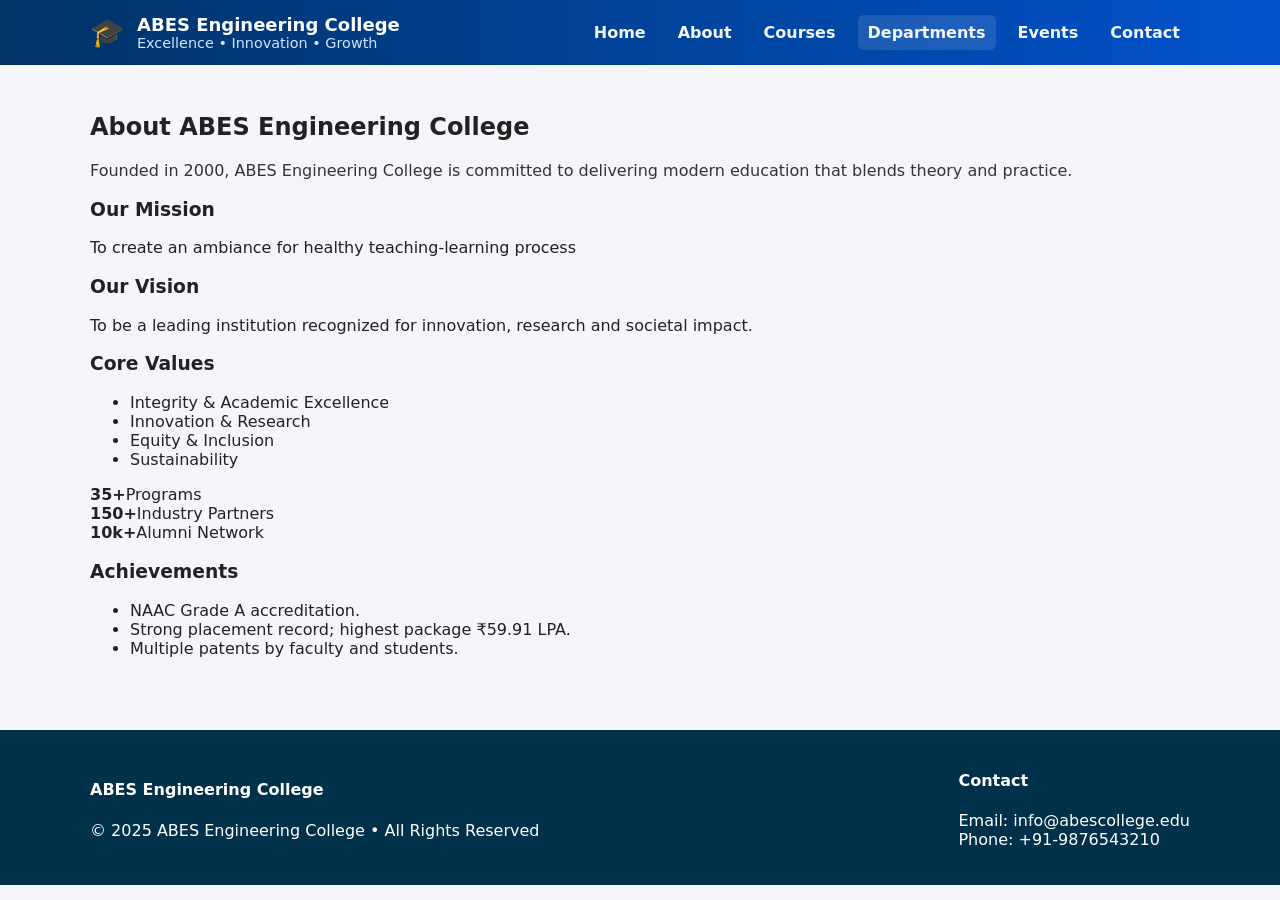
==== about.html @ 1a809150 "upload full project" ====
<!DOCTYPE html>
<html lang="en">
<head>
  <meta charset="utf-8" />
  <meta name="viewport" content="width=device-width,initial-scale=1" />
  <title>About — ABES Engineering College</title>
  <link rel="stylesheet" href="style.css" />
  <script src="script.js" defer></script>
</head>
<body>
  <header class="site-header">
  <div class="container header-inner">
    <div class="brand">
      <div class="logo">🎓</div>
      <div>
        <h1 class="brand-title">ABES Engineering College</h1>
        <p class="tagline">Excellence • Innovation • Growth</p>
      </div>
    </div>
    <button class="menu-toggle" aria-label="Toggle menu">☰</button>
    <nav class="nav">
      <a href="index.html" class="nav-link">Home</a>
      <a href="about.html" class="nav-link">About</a>
      <a href="courses.html" class="nav-link">Courses</a>
      <a href="departments.html" class="nav-link active">Departments</a>
      <a href="events.html" class="nav-link">Events</a>
      <a href="contact.html" class="nav-link">Contact</a>
    </nav>
  </div>
</header>


  <main class="container section content">
    <h2>About ABES Engineering College</h2>
    <p class="lead">Founded in 2000, ABES Engineering College is committed to delivering modern education that blends theory and practice.</p>

    <div class="about-grid">
      <div class="about-card">
        <h3>Our Mission</h3>
        <p>To create an ambiance for healthy teaching-learning process</p>
      </div>

      <div class="about-card">
        <h3>Our Vision</h3>
        <p>To be a leading institution recognized for innovation, research and societal impact.</p>
      </div>

      <div class="about-card">
        <h3>Core Values</h3>
        <ul>
          <li>Integrity & Academic Excellence</li>
          <li>Innovation & Research</li>
          <li>Equity & Inclusion</li>
          <li>Sustainability</li>
        </ul>
      </div>
    </div>

    <section class="stats">
      <div class="stat"><strong>35+</strong><span>Programs</span></div>
      <div class="stat"><strong>150+</strong><span>Industry Partners</span></div>
      <div class="stat"><strong>10k+</strong><span>Alumni Network</span></div>
    </section>

    <h3>Achievements</h3>
    <ul>
      <li>NAAC Grade A accreditation.</li>
      <li>Strong placement record; highest package ₹59.91 LPA.</li>
      <li>Multiple patents by faculty and students.</li>
    </ul>
  </main>

  <footer class="site-footer">
    <div class="container footer-grid">
      <div>
        <h4>ABES Engineering College</h4>
        <p>© 2025 ABES Engineering College • All Rights Reserved</p>
      </div>
      <div>
        <h4>Contact</h4>
        <p>Email: info@abescollege.edu<br/>Phone: +91-9876543210</p>
      </div>
    </div>
  </footer>

  <!-- admission modal present on all pages -->
  <!-- (same markup as index.html) -->
  <div id="admissionModal" class="modal" aria-hidden="true">
    <div class="modal-panel" role="dialog" aria-modal="true" aria-labelledby="admissionTitle">
      <button class="modal-close" id="closeModal" aria-label="Close modal">✕</button>
      <div class="modal-split">
        <div class="modal-left">
          <h2 id="admissionTitle">Admission Form — 2025</h2>
          <p class="muted">Fill the form below to begin your application. Our admissions team will reach out within 2 business days.</p>
          <ul class="modal-bullets">
            <li><strong>Documents:</strong> 10th/12th marksheet, photo ID, passport photo</li>
            <li><strong>Fee:</strong> Application fee ₹500 (online)</li>
            <li><strong>Scholarships:</strong> Merit and need-based available</li>
          </ul>
        </div>
        <div class="modal-right">
          <form id="admissionForm" class="form">
            <div class="form-row"><label for="fullname">Full Name</label><input id="fullname" name="fullname" type="text" required /></div>
            <div class="form-row"><label for="email">Email</label><input id="email" name="email" type="email" required /></div>
            <div class="form-row"><label for="course">Choose Course</label><select id="course" name="course" required><option value="">-- Select --</option><option>BCA</option><option>BBA</option><option>B.Com</option><option>B.Sc</option><option>MCA</option><option>MBA</option></select></div>
            <div class="form-row"><label for="phone">Mobile Number</label><input id="phone" name="phone" type="tel" pattern="[0-9]{10}" placeholder="10 digit mobile" required /></div>
            <div class="form-row"><label for="note">Short Statement</label><textarea id="note" name="note" rows="3" maxlength="600" placeholder="Why join ABES Engineering College?" required></textarea></div>
            <div class="form-row form-actions"><button type="submit" class="btn btn-primary full">Submit Application</button></div>
            <div class="form-note">By submitting you agree to our <a href="about.html">terms & policies</a>.</div>
          </form>
        </div>
      </div>
    </div>
  </div>
</body>
</html>
---- style.css ----
/* ========== RESET & BASE ========== */
* { box-sizing: border-box; }
html,body { margin:0; padding:0; font-family: Inter, system-ui, Arial, sans-serif; color:#222; background:#f4f6f9; }
a { color: #0052cc; text-decoration: none; }
.container { width: 92%; max-width: 1100px; margin: 0 auto; }

/* ========== HEADER ========== */
.site-header { background: linear-gradient(90deg,#003366,#0052cc); color:#fff; }
.header-inner { display:flex; gap:16px; align-items:center; justify-content:space-between; padding: 14px 0; }
.brand { display:flex; gap:12px; align-items:center; }
.logo { font-size:28px; }
.brand-title { margin:0; font-size:18px; font-weight:700; }
.brand-sub { font-size:12px; opacity:0.9; }

/* NAV */
.nav { display:flex; gap:12px; align-items:center; }
.nav-link { color:#fff; padding:8px 10px; border-radius:6px; opacity:0.95; font-weight:600; }
.nav-link:hover { background: rgba(255,255,255,0.08); }
.nav-link.active { background: rgba(255,255,255,0.12); }

/* menu toggle for small */
.menu-toggle { display:none; background:none; border:none; color:#fff; font-size:22px; cursor:pointer; }

/* ========== HERO ========== */
.hero { padding:48px 0; background:linear-gradient(180deg, rgba(0,0,0,0.02), rgba(0,0,0,0.01)); }
.hero-grid { display:grid; grid-template-columns: 1fr 420px; gap:30px; align-items:center; }
.hero-left h2 { font-size:30px; margin:0 0 12px 0; color:#05204a; }
.lead { color:#333; margin:0 0 16px 0; }
.hero-cta { display:flex; gap:12px; margin:14px 0 22px 0; }
.btn { padding:10px 16px; border-radius:8px; display:inline-block; font-weight:700; cursor:pointer; border:2px solid transparent; }
.btn-primary { background: #ff6b00; color:#fff; border-color: #ff6b00; }
.btn-primary:hover { background:#ff7f26; }
.btn-outline { background:transparent; color:#05204a; border:2px solid rgba(5,32,74,0.06); padding:8px 14px; }
.btn-outline:hover { background:#fff; box-shadow: 0 6px 18px rgba(3,37,78,0.06); }

/* hero stats */
.hero-stats { list-style:none; display:flex; gap:18px; margin-top:18px; padding:0; }
.hero-stats li { text-align:center; color:#05204a; }
.hero-stats strong { display:block; font-size:18px; }

/* hero card */
.card-illustration { background:#fff; border-radius:12px; overflow:hidden; box-shadow: 0 10px 30px rgba(3,37,78,0.06); }
.card-illustration img { width:100%; display:block; }
.card-illustration figcaption { padding:10px 14px; font-size:13px; color:#555; }

/* ========== SECTIONS ========== */
.section { padding:28px 0; }
.section-light { background:#ffffff; border-radius:10px; padding:20px; box-shadow: 0 6px 20px rgba(3,37,78,0.03); margin: 20px auto; }

/* features */
.features { display:flex; gap:20px; justify-content:space-between; margin-top:16px; }
.feature { background:#fff; padding:18px; border-radius:12px; flex:1; box-shadow: 0 8px 20px rgba(3,37,78,0.04); }
.feature h3 { margin:0 0 8px 0; color:#05204a; }

/* news grid */
.news-grid { display:grid; grid-template-columns: repeat(3,1fr); gap:16px; }
.news-card { background:#fff; padding:16px; border-radius:10px; box-shadow: 0 8px 20px rgba(3,37,78,0.04); }

/* ========== CARDS & GRIDS ========== */
.card-grid { display:grid; grid-template-columns: repeat(auto-fit,minmax(260px,1fr)); gap:16px; margin-top:12px; }
.card { background:#fff; padding:18px; border-radius:10px; box-shadow: 0 10px 30px rgba(3,37,78,0.04); }
.card h3 { margin-top:0; }
.card-cta { margin-top:12px; }

/* departments */
.dept-grid { display:grid; grid-template-columns: repeat(auto-fit,minmax(220px,1fr)); gap:14px; }
.dept-card { background:#fff; padding:16px; border-radius:10px; box-shadow: 0 8px 24px rgba(3,37,78,0.04); }

/* events */
.events-grid { display:grid; grid-template-columns: repeat(auto-fit,minmax(220px,1fr)); gap:16px; margin-top:12px; }
.event-card { background:#fff; padding:16px; border-radius:10px; box-shadow: 0 8px 24px rgba(3,37,78,0.04); position:relative; overflow:hidden; }
.event-date { position:absolute; right:12px; top:12px; background: #ff6b00; color:#fff; padding:6px 10px; border-radius:8px; font-weight:700; }

/* contact grid */
.contact-grid { display:grid; grid-template-columns: 1fr 1fr 1fr; gap:14px; align-items:start; }

/* contact cards */
.contact-card, .contact-form-card { background:#fff; padding:16px; border-radius:10px; box-shadow: 0 8px 24px rgba(3,37,78,0.04); }

/* form basics */
.form { display:flex; flex-direction:column; gap:8px; }
.form-row { display:flex; flex-direction:column; }
.form-row label { font-weight:600; margin-bottom:6px; color:#16325c; }
input[type="text"], input[type="email"], input[type="tel"], select, textarea { padding:10px; border-radius:8px; border:1px solid #d6dfee; background:#fbfdff; font-size:14px; }

/* form actions */
.form-actions { margin-top:8px; }
.full { width:100%; }

/* small helper */
.muted { color:#5a6b89; font-size:14px; }
.form-note { margin-top:8px; font-size:13px; color:#5a6b89; }

/* ========== MODAL ========== */
.modal { position:fixed; inset:0; display:none; align-items:center; justify-content:center; background: rgba(2,6,23,0.45); z-index:99999; padding:24px; }
.modal-panel { width:100%; max-width:980px; background:#fff; border-radius:12px; overflow:hidden; box-shadow: 0 25px 60px rgba(3,37,78,0.35); position:relative; }
.modal-close { position:absolute; right:12px; top:12px; background:#fff; border:none; font-size:18px; cursor:pointer; padding:6px 8px; border-radius:8px; }
.modal-split { display:grid; grid-template-columns: 1fr 420px; gap:0; }
.modal-left { padding:28px 34px; background: linear-gradient(180deg,#f7fbff,#fff); min-height:100%; }
.modal-right { padding:24px 28px; background:#fff; }
.modal-bullets { list-style:none; padding:0; margin-top:16px; color:#42506b; }
.modal-bullets li { margin:8px 0; }

/* ========== FOOTER ========== */
.site-footer { background:#00314a; color:#fff; padding:20px 0; margin-top:28px; }
.footer-grid { display:flex; gap:20px; justify-content:space-between; align-items:center; }

/* ========== THANKYOU ========== */
.thankyou { display:flex; align-items:center; justify-content:center; min-height:60vh; }
.thank-card { background:#fff; padding:36px; border-radius:12px; text-align:center; box-shadow: 0 20px 60px rgba(3,37,78,0.1); }

/* ========== TOAST ========== */
.toast { position:fixed; right:18px; bottom:18px; background:#05204a; color:#fff; padding:12px 16px; border-radius:8px; display:none; box-shadow: 0 8px 30px rgba(3,37,78,0.2); }

/* ========== RESPONSIVE ========== */
@media (max-width: 980px) {
  .hero-grid { grid-template-columns: 1fr; }
  .modal-split { grid-template-columns: 1fr; }
  .nav { display:none; position:absolute; right:18px; top:72px; background: linear-gradient(90deg,#003366,#0052cc); padding:10px; border-radius:8px; flex-direction:column; width:220px; }
  .menu-toggle { display:block; }
  .contact-grid { grid-template-columns: 1fr; }
  .hero-stats { flex-direction:column; gap:8px; align-items:flex-start;}
  .news-grid { grid-template-columns: 1fr; }
}

@media (max-width: 520px) {
  .container { width:94%; }
  .header-inner { gap:8px; }
  .brand-sub { display:none; }
  .brand-title { font-size:16px; }
  .hero-left h2 { font-size:20px; }
}
.tagline {
  font-size: 0.9rem;
  color: #d0e4ff;
  margin: 0;
}


.event-date {
    position: absolute;
    top: 5px; 
    right: 5px; 
    
    background-color: #ff7f00;
    color: white;
    padding: 5px 10px;
    border-radius: 5px;
    font-weight: bold;
    font-size: 0.9em;
    z-index: 10;
}

.event-card {
    position: relative;
    /* Other card styles here */
}

.event-card h3 {
    margin-top: 15px;
}
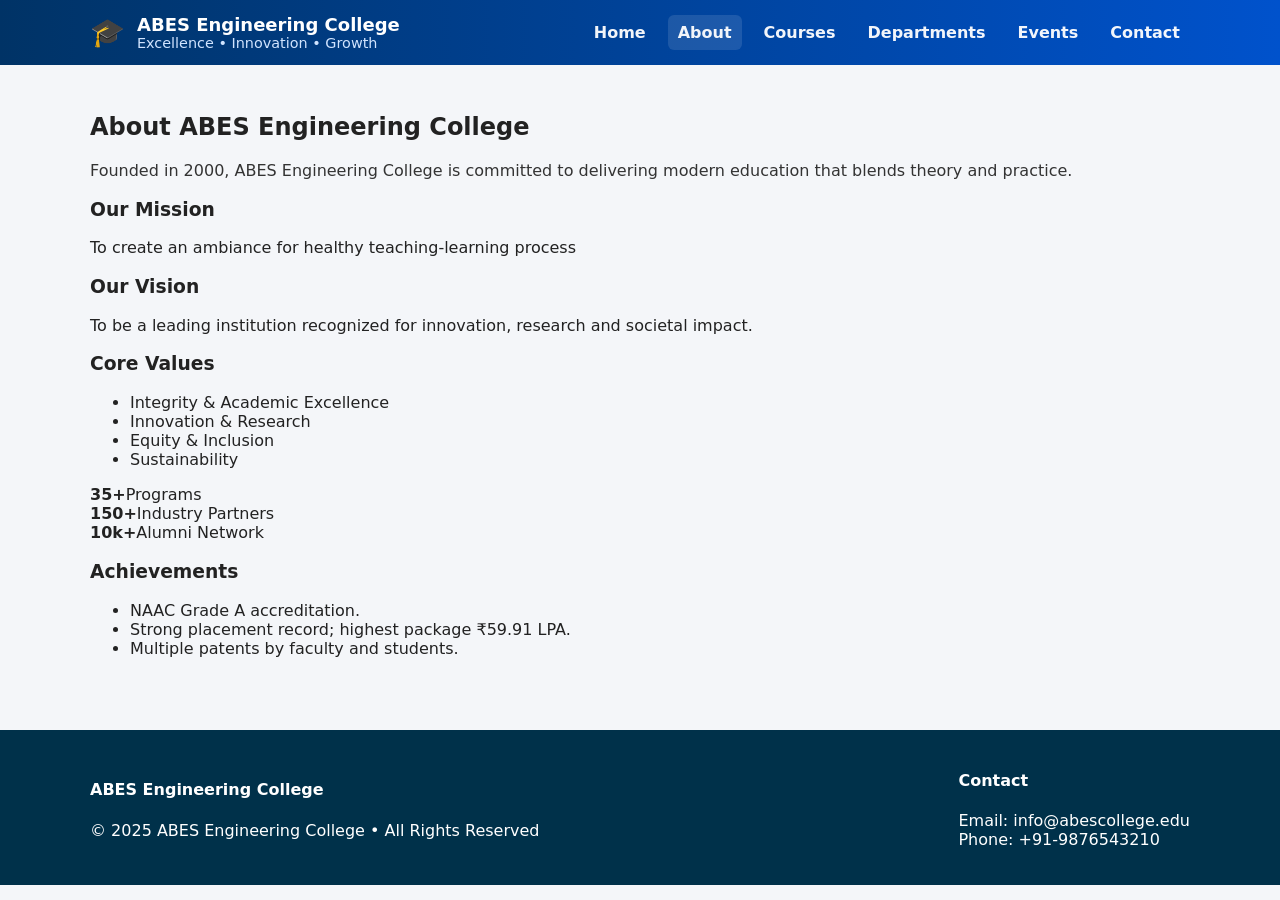
==== commit 7f8b8e8c: "all files updated" ====
--- a/about.html
+++ b/about.html
@@ -20,9 +20,9 @@
     <button class="menu-toggle" aria-label="Toggle menu">☰</button>
     <nav class="nav">
       <a href="index.html" class="nav-link">Home</a>
-      <a href="about.html" class="nav-link">About</a>
+      <a href="about.html" class="nav-link active">About</a>
       <a href="courses.html" class="nav-link">Courses</a>
-      <a href="departments.html" class="nav-link active">Departments</a>
+      <a href="departments.html" class="nav-link">Departments</a>
       <a href="events.html" class="nav-link">Events</a>
       <a href="contact.html" class="nav-link">Contact</a>
     </nav>
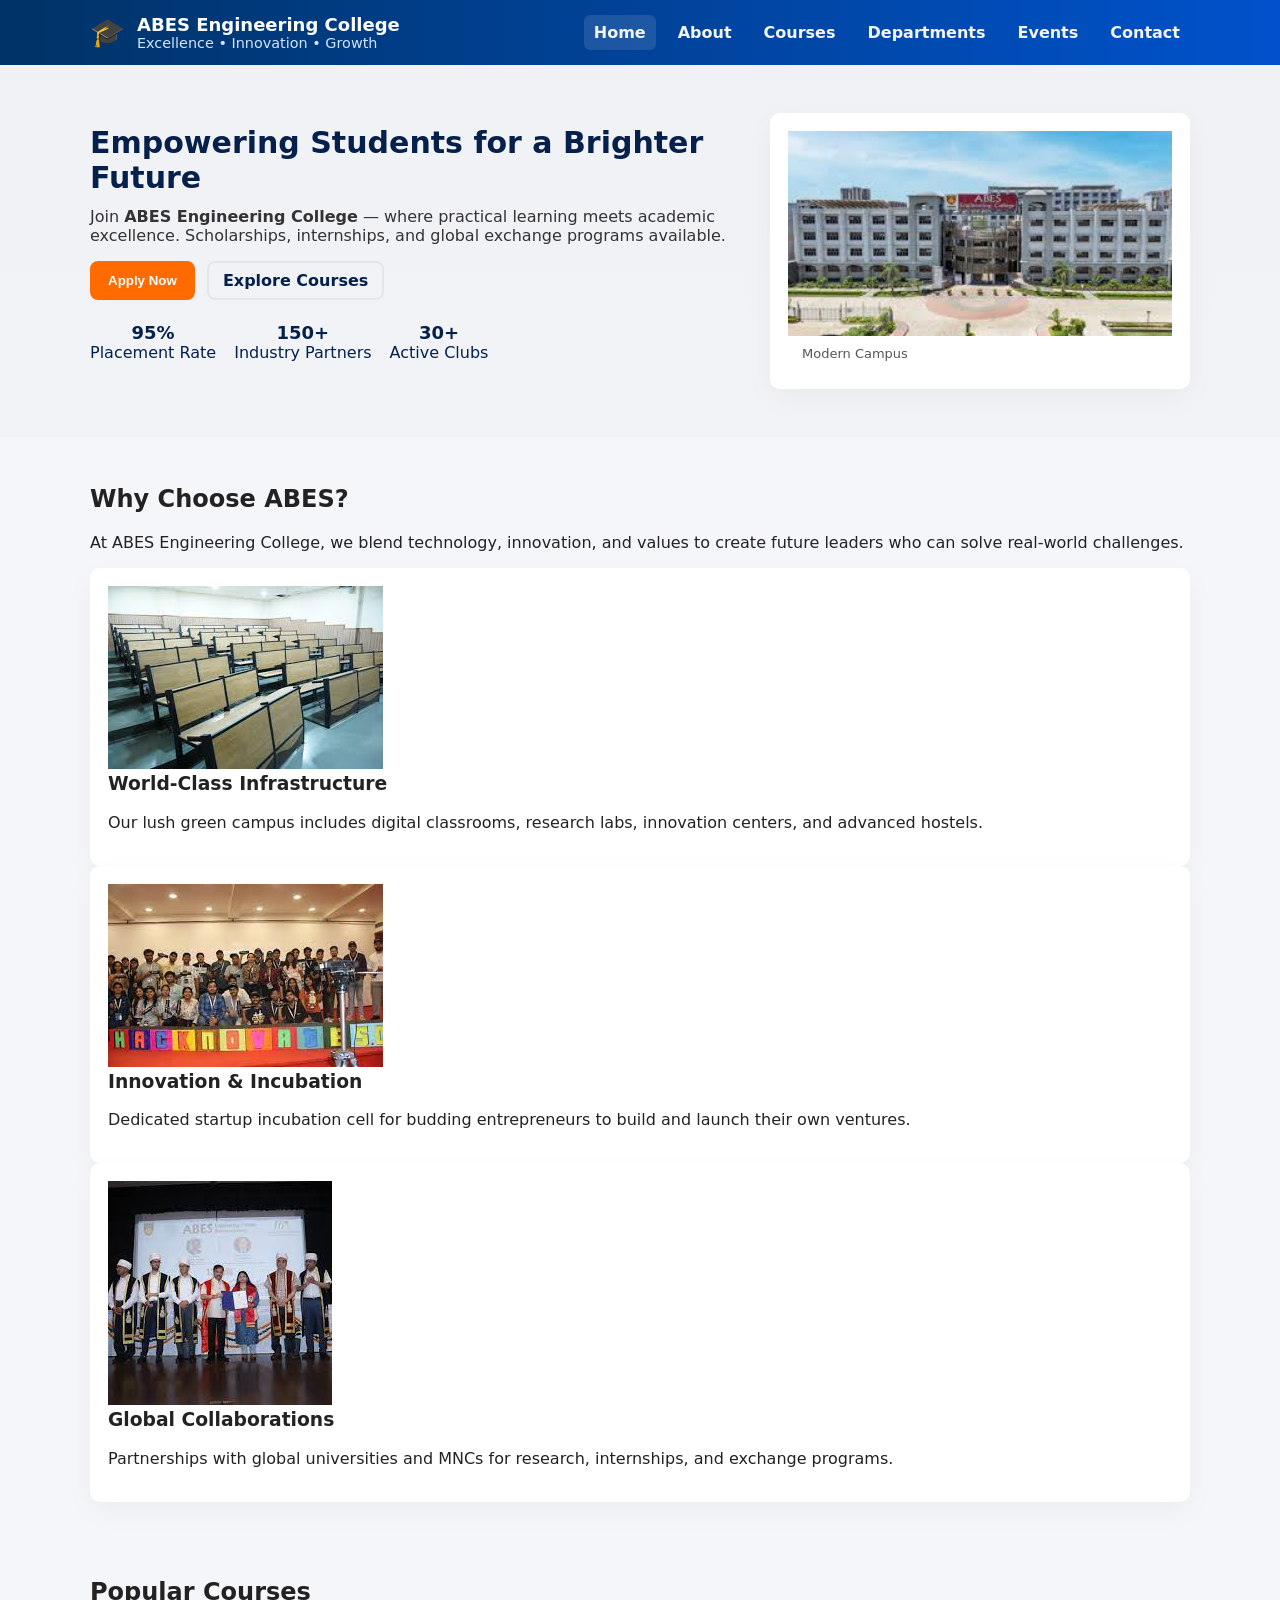
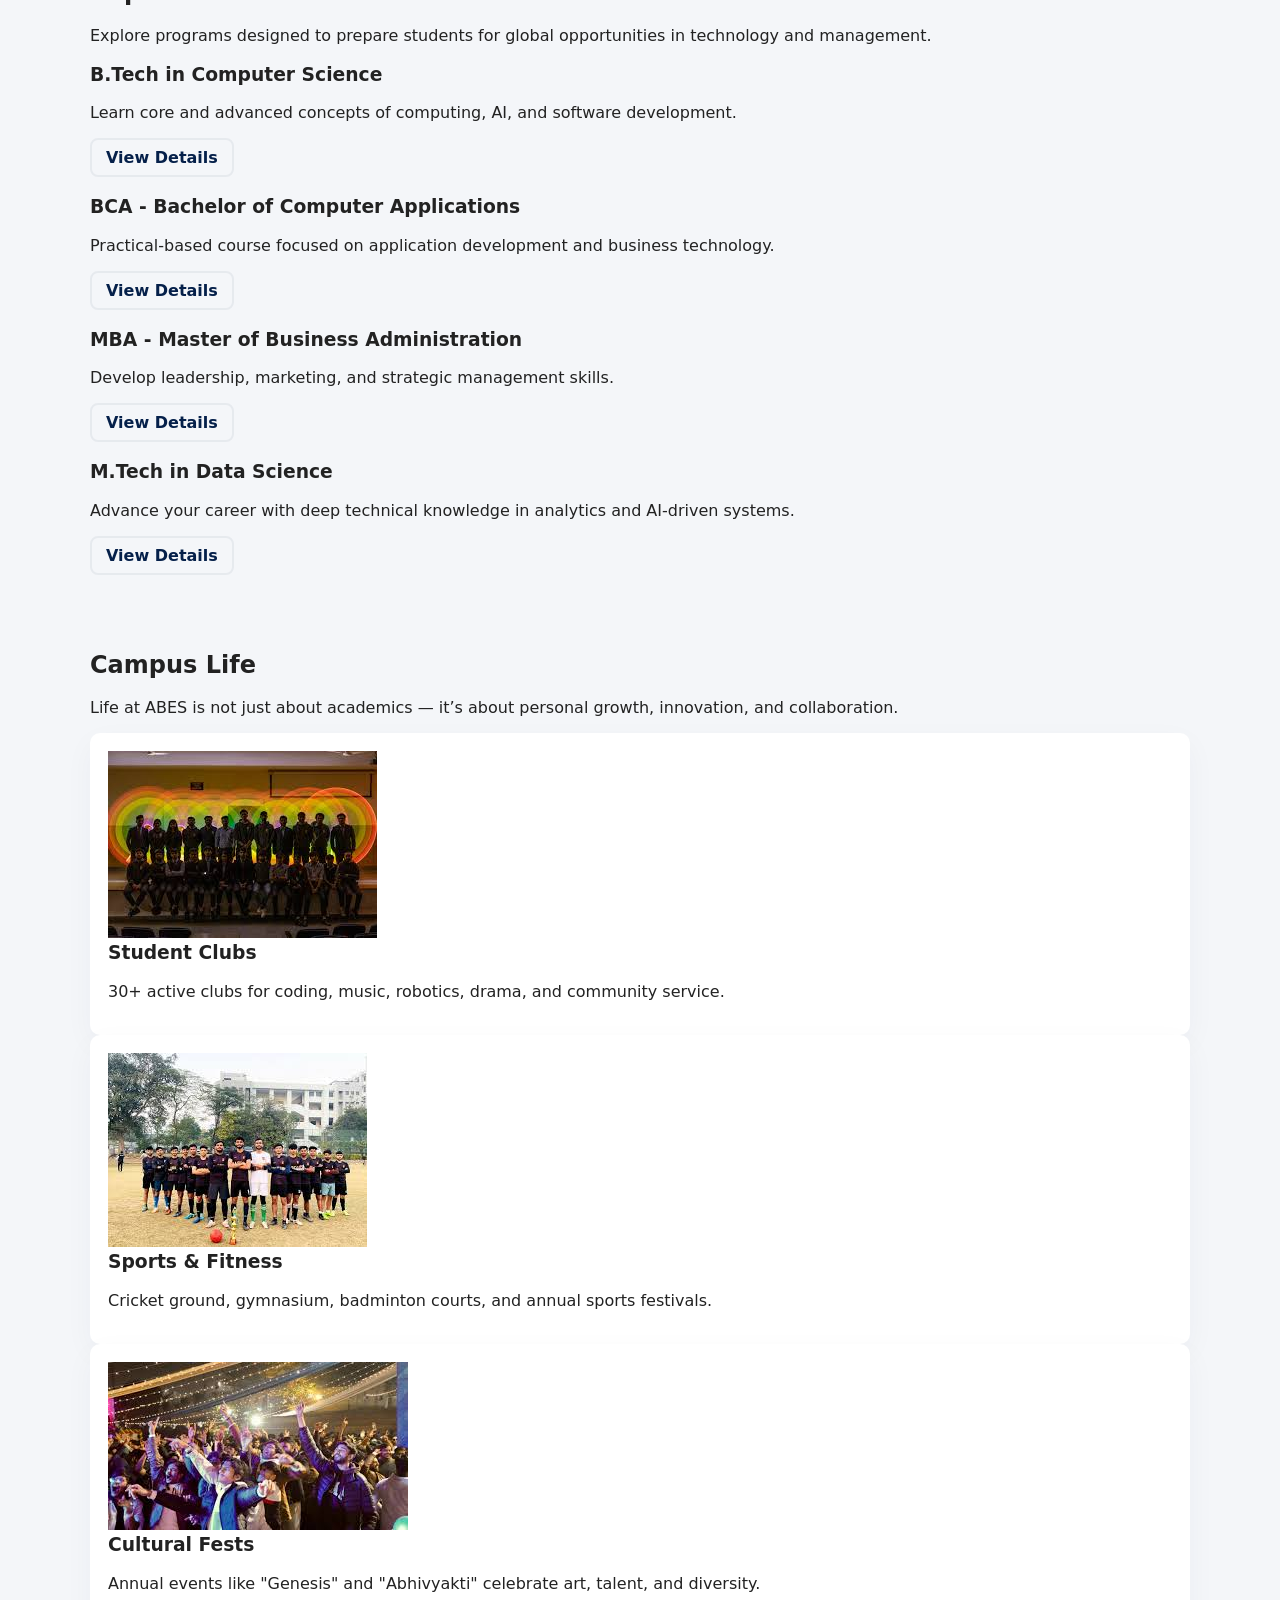
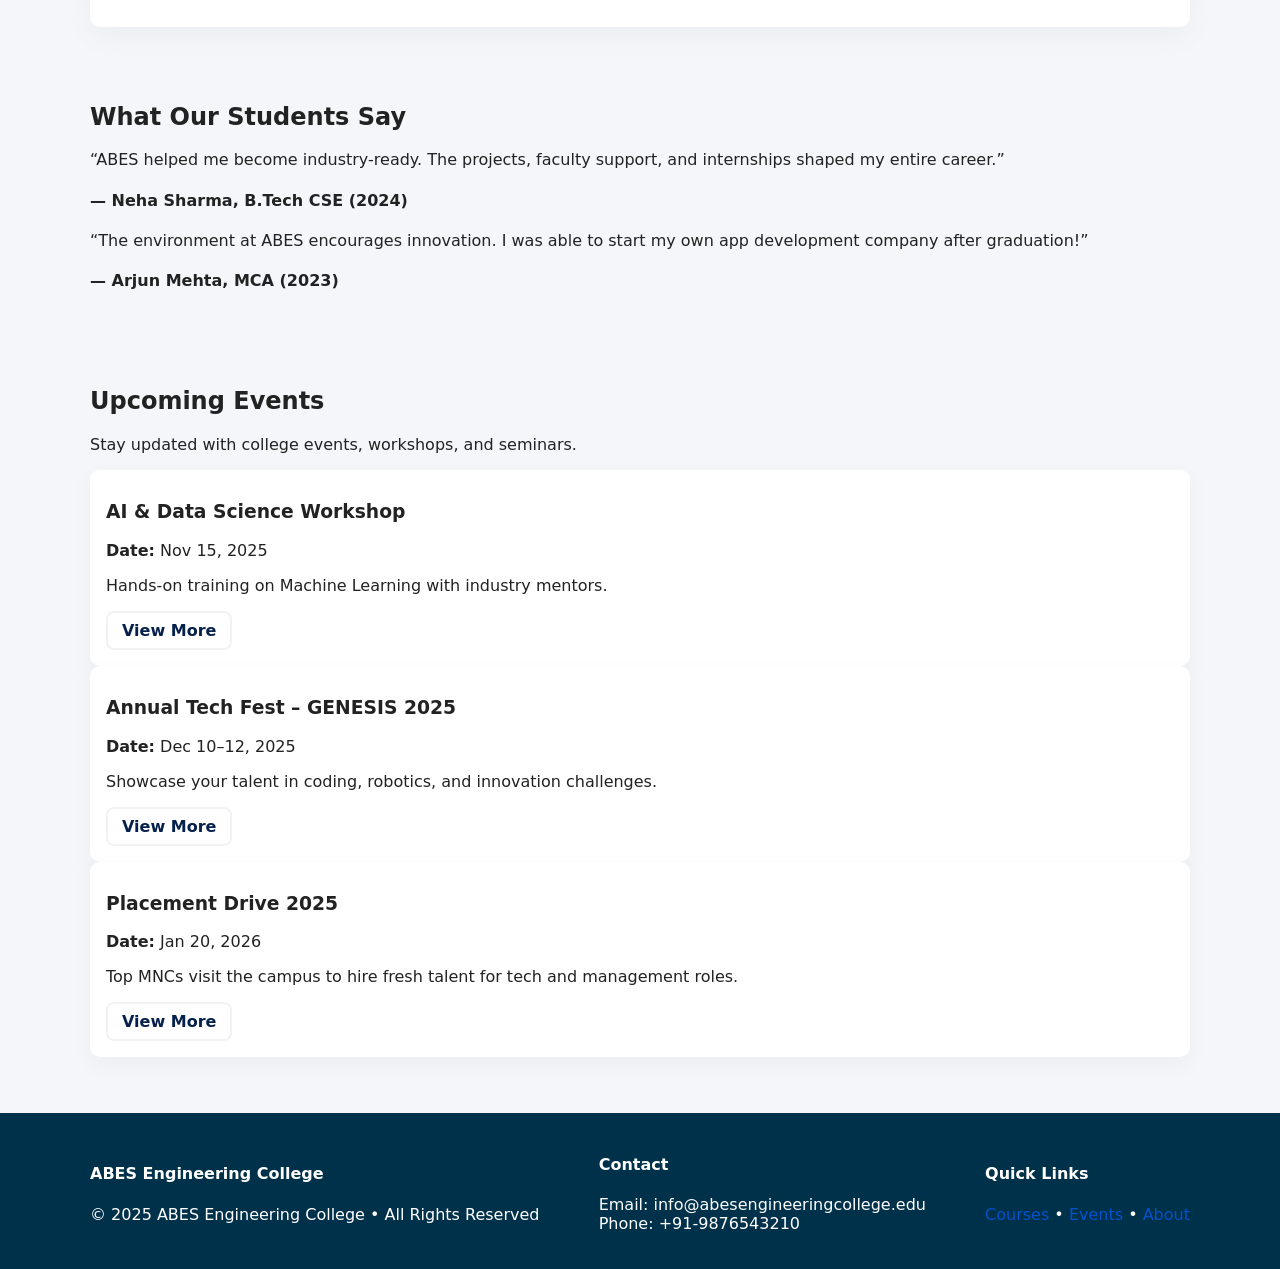
==== commit c60e8875: "Update about.html" ====
--- a/about.html
+++ b/about.html
@@ -3,73 +3,195 @@
 <head>
   <meta charset="utf-8" />
   <meta name="viewport" content="width=device-width,initial-scale=1" />
-  <title>About — ABES Engineering College</title>
+  <title>ABC College - Home</title>
   <link rel="stylesheet" href="style.css" />
   <script src="script.js" defer></script>
 </head>
+
 <body>
+  <!-- ===== Header ===== -->
   <header class="site-header">
-  <div class="container header-inner">
-    <div class="brand">
-      <div class="logo">🎓</div>
-      <div>
-        <h1 class="brand-title">ABES Engineering College</h1>
-        <p class="tagline">Excellence • Innovation • Growth</p>
-      </div>
-    </div>
-    <button class="menu-toggle" aria-label="Toggle menu">☰</button>
-    <nav class="nav">
-      <a href="index.html" class="nav-link">Home</a>
-      <a href="about.html" class="nav-link active">About</a>
-      <a href="courses.html" class="nav-link">Courses</a>
-      <a href="departments.html" class="nav-link">Departments</a>
-      <a href="events.html" class="nav-link">Events</a>
-      <a href="contact.html" class="nav-link">Contact</a>
-    </nav>
-  </div>
-</header>
-
-
-  <main class="container section content">
-    <h2>About ABES Engineering College</h2>
-    <p class="lead">Founded in 2000, ABES Engineering College is committed to delivering modern education that blends theory and practice.</p>
-
-    <div class="about-grid">
-      <div class="about-card">
-        <h3>Our Mission</h3>
-        <p>To create an ambiance for healthy teaching-learning process</p>
-      </div>
-
-      <div class="about-card">
-        <h3>Our Vision</h3>
-        <p>To be a leading institution recognized for innovation, research and societal impact.</p>
-      </div>
-
-      <div class="about-card">
-        <h3>Core Values</h3>
-        <ul>
-          <li>Integrity & Academic Excellence</li>
-          <li>Innovation & Research</li>
-          <li>Equity & Inclusion</li>
-          <li>Sustainability</li>
+    <div class="container header-inner">
+      <div class="brand">
+        <div class="logo">🎓</div>
+        <div>
+          <h1 class="brand-title">ABES Engineering College</h1>
+          <p class="tagline">Excellence • Innovation • Growth</p>
+        </div>
+      </div>
+      <button class="menu-toggle" aria-label="Toggle menu">☰</button>
+      <nav class="nav">
+        <a href="index.html" class="nav-link active">Home</a>
+        <a href="about.html" class="nav-link">About</a>
+        <a href="courses.html" class="nav-link">Courses</a>
+        <a href="departments.html" class="nav-link">Departments</a>
+        <a href="events.html" class="nav-link">Events</a>
+        <a href="contact.html" class="nav-link">Contact</a>
+      </nav>
+    </div>
+  </header>
+
+  <!-- ===== Hero Section ===== -->
+  <section class="hero">
+    <div class="container hero-grid">
+      <div class="hero-left">
+        <h2>Empowering Students for a Brighter Future</h2>
+        <p class="lead">Join <strong>ABES Engineering College</strong> — where practical learning meets academic excellence. Scholarships, internships, and global exchange programs available.</p>
+
+        <div class="hero-cta">
+          <button id="applyBtn" class="btn btn-primary">Apply Now</button>
+          <a href="courses.html" class="btn btn-outline">Explore Courses</a>
+        </div>
+
+        <ul class="hero-stats">
+          <li><strong>95%</strong><span>Placement Rate</span></li>
+          <li><strong>150+</strong><span>Industry Partners</span></li>
+          <li><strong>30+</strong><span>Active Clubs</span></li>
         </ul>
       </div>
-    </div>
-
-    <section class="stats">
-      <div class="stat"><strong>35+</strong><span>Programs</span></div>
-      <div class="stat"><strong>150+</strong><span>Industry Partners</span></div>
-      <div class="stat"><strong>10k+</strong><span>Alumni Network</span></div>
-    </section>
-
-    <h3>Achievements</h3>
-    <ul>
-      <li>NAAC Grade A accreditation.</li>
-      <li>Strong placement record; highest package ₹59.91 LPA.</li>
-      <li>Multiple patents by faculty and students.</li>
-    </ul>
-  </main>
-
+
+      <div class="hero-right">
+        <div class="card card-illustration">
+          <img src="college.jpg" alt="Modern campus" />
+          <figcaption>Modern Campus</figcaption>
+        </div>
+      </div>
+    </div>
+  </section>
+
+  <!-- ===== About Highlights ===== -->
+  <section class="section container about-highlight">
+    <h2 class="section-title">Why Choose ABES?</h2>
+    <p class="section-desc">At ABES Engineering College, we blend technology, innovation, and values to create future leaders who can solve real-world challenges.</p>
+
+    <div class="grid-3">
+      <div class="card">
+        <img src="img/infrastructure.jpg" alt="World-class infrastructure" />
+        <h3>World-Class Infrastructure</h3>
+        <p>Our lush green campus includes digital classrooms, research labs, innovation centers, and advanced hostels.</p>
+      </div>
+
+      <div class="card">
+        <img src="img/innovation.jpg" alt="Innovation and Incubation" />
+        <h3>Innovation & Incubation</h3>
+        <p>Dedicated startup incubation cell for budding entrepreneurs to build and launch their own ventures.</p>
+      </div>
+
+      <div class="card">
+        <img src="img/collaboration.jpg" alt="Global collaboration" />
+        <h3>Global Collaborations</h3>
+        <p>Partnerships with global universities and MNCs for research, internships, and exchange programs.</p>
+      </div>
+    </div>
+  </section>
+
+  <!-- ===== Courses Overview ===== -->
+  <section class="section bg-light">
+    <div class="container">
+      <h2 class="section-title">Popular Courses</h2>
+      <p class="section-desc">Explore programs designed to prepare students for global opportunities in technology and management.</p>
+
+      <div class="grid-4">
+        <div class="course-card">
+          <h3>B.Tech in Computer Science</h3>
+          <p>Learn core and advanced concepts of computing, AI, and software development.</p>
+          <a href="courses.html" class="btn btn-outline">View Details</a>
+        </div>
+
+        <div class="course-card">
+          <h3>BCA - Bachelor of Computer Applications</h3>
+          <p>Practical-based course focused on application development and business technology.</p>
+          <a href="courses.html" class="btn btn-outline">View Details</a>
+        </div>
+
+        <div class="course-card">
+          <h3>MBA - Master of Business Administration</h3>
+          <p>Develop leadership, marketing, and strategic management skills.</p>
+          <a href="courses.html" class="btn btn-outline">View Details</a>
+        </div>
+
+        <div class="course-card">
+          <h3>M.Tech in Data Science</h3>
+          <p>Advance your career with deep technical knowledge in analytics and AI-driven systems.</p>
+          <a href="courses.html" class="btn btn-outline">View Details</a>
+        </div>
+      </div>
+    </div>
+  </section>
+
+  <!-- ===== Campus Life ===== -->
+  <section class="section container campus-life">
+    <h2 class="section-title">Campus Life</h2>
+    <p class="section-desc">Life at ABES is not just about academics — it’s about personal growth, innovation, and collaboration.</p>
+
+    <div class="grid-3">
+      <div class="card">
+        <img src="img/clubs.jpg" alt="Student Clubs" />
+        <h3>Student Clubs</h3>
+        <p>30+ active clubs for coding, music, robotics, drama, and community service.</p>
+      </div>
+
+      <div class="card">
+        <img src="img/sports.jpg" alt="Sports Activities" />
+        <h3>Sports & Fitness</h3>
+        <p>Cricket ground, gymnasium, badminton courts, and annual sports festivals.</p>
+      </div>
+
+      <div class="card">
+        <img src="img/fest.jpg" alt="Cultural Fests" />
+        <h3>Cultural Fests</h3>
+        <p>Annual events like "Genesis" and "Abhivyakti" celebrate art, talent, and diversity.</p>
+      </div>
+    </div>
+  </section>
+
+  <!-- ===== Testimonials ===== -->
+  <section class="section bg-light testimonials">
+    <div class="container">
+      <h2 class="section-title">What Our Students Say</h2>
+      <div class="grid-2">
+        <div class="testimonial">
+          <p>“ABES helped me become industry-ready. The projects, faculty support, and internships shaped my entire career.”</p>
+          <h4>— Neha Sharma, B.Tech CSE (2024)</h4>
+        </div>
+        <div class="testimonial">
+          <p>“The environment at ABES encourages innovation. I was able to start my own app development company after graduation!”</p>
+          <h4>— Arjun Mehta, MCA (2023)</h4>
+        </div>
+      </div>
+    </div>
+  </section>
+
+  <!-- ===== Events Preview ===== -->
+  <section class="section container events-preview">
+    <h2 class="section-title">Upcoming Events</h2>
+    <p class="section-desc">Stay updated with college events, workshops, and seminars.</p>
+
+    <div class="grid-3">
+      <div class="event-card">
+        <h3>AI & Data Science Workshop</h3>
+        <p><strong>Date:</strong> Nov 15, 2025</p>
+        <p>Hands-on training on Machine Learning with industry mentors.</p>
+        <a href="events.html" class="btn btn-outline">View More</a>
+      </div>
+
+      <div class="event-card">
+        <h3>Annual Tech Fest – GENESIS 2025</h3>
+        <p><strong>Date:</strong> Dec 10–12, 2025</p>
+        <p>Showcase your talent in coding, robotics, and innovation challenges.</p>
+        <a href="events.html" class="btn btn-outline">View More</a>
+      </div>
+
+      <div class="event-card">
+        <h3>Placement Drive 2025</h3>
+        <p><strong>Date:</strong> Jan 20, 2026</p>
+        <p>Top MNCs visit the campus to hire fresh talent for tech and management roles.</p>
+        <a href="events.html" class="btn btn-outline">View More</a>
+      </div>
+    </div>
+  </section>
+
+  <!-- ===== Footer ===== -->
   <footer class="site-footer">
     <div class="container footer-grid">
       <div>
@@ -78,35 +200,61 @@
       </div>
       <div>
         <h4>Contact</h4>
-        <p>Email: info@abescollege.edu<br/>Phone: +91-9876543210</p>
+        <p>Email: info@abesengineeringcollege.edu<br>Phone: +91-9876543210</p>
+      </div>
+      <div>
+        <h4>Quick Links</h4>
+        <p><a href="courses.html">Courses</a> • <a href="events.html">Events</a> • <a href="about.html">About</a></p>
       </div>
     </div>
   </footer>
 
-  <!-- admission modal present on all pages -->
-  <!-- (same markup as index.html) -->
+  <!-- ===== Modal (Admission Form) ===== -->
   <div id="admissionModal" class="modal" aria-hidden="true">
     <div class="modal-panel" role="dialog" aria-modal="true" aria-labelledby="admissionTitle">
       <button class="modal-close" id="closeModal" aria-label="Close modal">✕</button>
+
       <div class="modal-split">
         <div class="modal-left">
           <h2 id="admissionTitle">Admission Form — 2025</h2>
           <p class="muted">Fill the form below to begin your application. Our admissions team will reach out within 2 business days.</p>
+
           <ul class="modal-bullets">
             <li><strong>Documents:</strong> 10th/12th marksheet, photo ID, passport photo</li>
-            <li><strong>Fee:</strong> Application fee ₹500 (online)</li>
-            <li><strong>Scholarships:</strong> Merit and need-based available</li>
+            <li><strong>Fee:</strong> ₹500 (online)</li>
+            <li><strong>Scholarships:</strong> Merit & Need-based available</li>
           </ul>
         </div>
+
         <div class="modal-right">
           <form id="admissionForm" class="form">
-            <div class="form-row"><label for="fullname">Full Name</label><input id="fullname" name="fullname" type="text" required /></div>
-            <div class="form-row"><label for="email">Email</label><input id="email" name="email" type="email" required /></div>
-            <div class="form-row"><label for="course">Choose Course</label><select id="course" name="course" required><option value="">-- Select --</option><option>BCA</option><option>BBA</option><option>B.Com</option><option>B.Sc</option><option>MCA</option><option>MBA</option></select></div>
-            <div class="form-row"><label for="phone">Mobile Number</label><input id="phone" name="phone" type="tel" pattern="[0-9]{10}" placeholder="10 digit mobile" required /></div>
-            <div class="form-row"><label for="note">Short Statement</label><textarea id="note" name="note" rows="3" maxlength="600" placeholder="Why join ABES Engineering College?" required></textarea></div>
-            <div class="form-row form-actions"><button type="submit" class="btn btn-primary full">Submit Application</button></div>
-            <div class="form-note">By submitting you agree to our <a href="about.html">terms & policies</a>.</div>
+            <div class="form-row">
+              <label for="fullname">Full Name</label>
+              <input id="fullname" type="text" required />
+            </div>
+            <div class="form-row">
+              <label for="email">Email</label>
+              <input id="email" type="email" required />
+            </div>
+            <div class="form-row">
+              <label for="course">Choose Course</label>
+              <select id="course" required>
+                <option value="">-- Select --</option>
+                <option>BCA</option>
+                <option>B.Tech</option>
+                <option>MCA</option>
+                <option>MBA</option>
+              </select>
+            </div>
+            <div class="form-row">
+              <label for="phone">Mobile Number</label>
+              <input id="phone" type="tel" pattern="[0-9]{10}" placeholder="10-digit mobile" required />
+            </div>
+            <div class="form-row">
+              <label for="note">Short Statement</label>
+              <textarea id="note" rows="3" maxlength="600" placeholder="Why do you want to join ABES?" required></textarea>
+            </div>
+            <button type="submit" class="btn btn-primary full">Submit Application</button>
           </form>
         </div>
       </div>
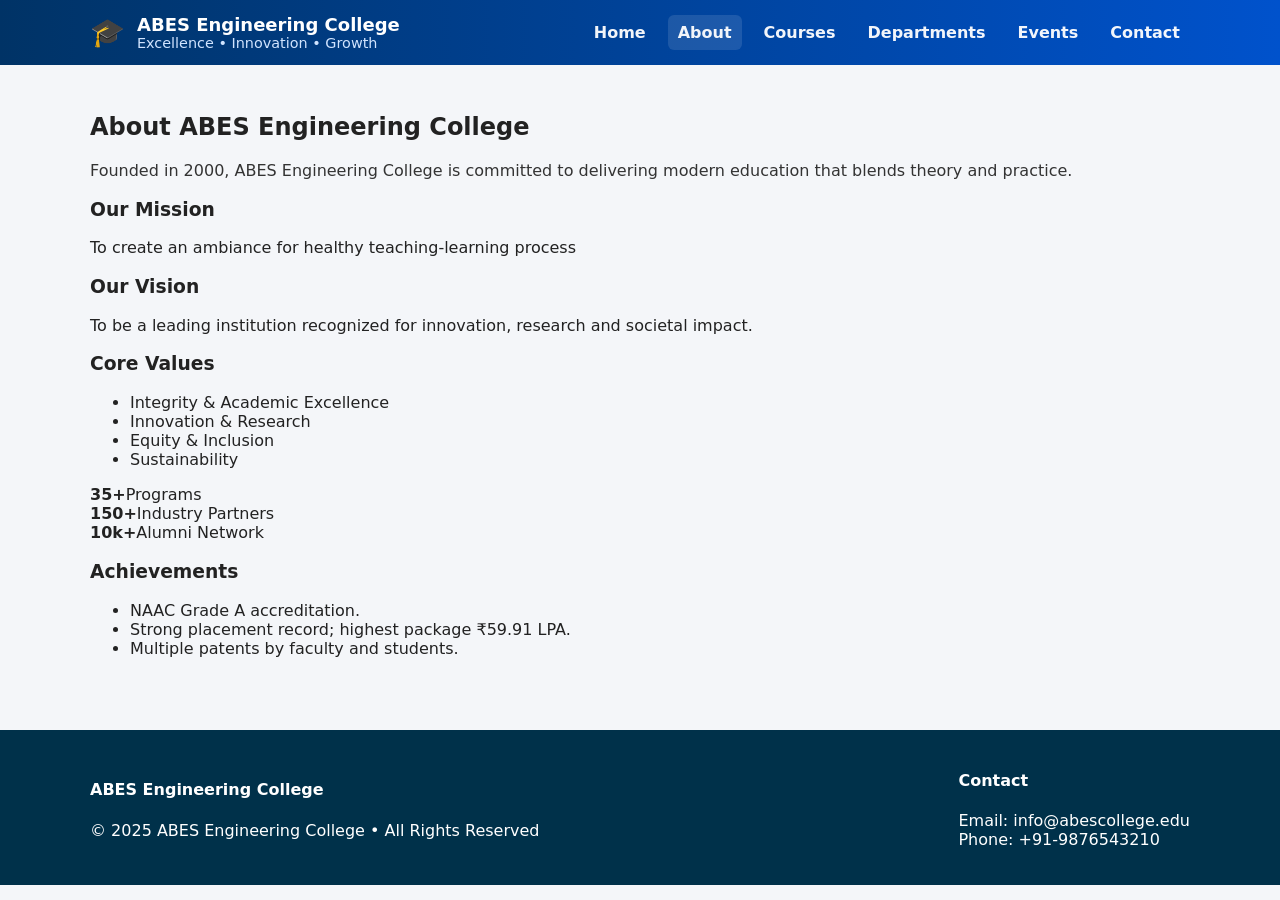
==== commit 4cc5156d: "Update About page title and content structure" ====
--- a/about.html
+++ b/about.html
@@ -3,195 +3,73 @@
 <head>
   <meta charset="utf-8" />
   <meta name="viewport" content="width=device-width,initial-scale=1" />
-  <title>ABC College - Home</title>
+  <title>About — ABES Engineering College</title>
   <link rel="stylesheet" href="style.css" />
   <script src="script.js" defer></script>
 </head>
+<body>
+  <header class="site-header">
+  <div class="container header-inner">
+    <div class="brand">
+      <div class="logo">🎓</div>
+      <div>
+        <h1 class="brand-title">ABES Engineering College</h1>
+        <p class="tagline">Excellence • Innovation • Growth</p>
+      </div>
+    </div>
+    <button class="menu-toggle" aria-label="Toggle menu">☰</button>
+    <nav class="nav">
+      <a href="index.html" class="nav-link">Home</a>
+      <a href="about.html" class="nav-link active">About</a>
+      <a href="courses.html" class="nav-link">Courses</a>
+      <a href="departments.html" class="nav-link">Departments</a>
+      <a href="events.html" class="nav-link">Events</a>
+      <a href="contact.html" class="nav-link">Contact</a>
+    </nav>
+  </div>
+</header>
 
-<body>
-  <!-- ===== Header ===== -->
-  <header class="site-header">
-    <div class="container header-inner">
-      <div class="brand">
-        <div class="logo">🎓</div>
-        <div>
-          <h1 class="brand-title">ABES Engineering College</h1>
-          <p class="tagline">Excellence • Innovation • Growth</p>
-        </div>
+
+  <main class="container section content">
+    <h2>About ABES Engineering College</h2>
+    <p class="lead">Founded in 2000, ABES Engineering College is committed to delivering modern education that blends theory and practice.</p>
+
+    <div class="about-grid">
+      <div class="about-card">
+        <h3>Our Mission</h3>
+        <p>To create an ambiance for healthy teaching-learning process</p>
       </div>
-      <button class="menu-toggle" aria-label="Toggle menu">☰</button>
-      <nav class="nav">
-        <a href="index.html" class="nav-link active">Home</a>
-        <a href="about.html" class="nav-link">About</a>
-        <a href="courses.html" class="nav-link">Courses</a>
-        <a href="departments.html" class="nav-link">Departments</a>
-        <a href="events.html" class="nav-link">Events</a>
-        <a href="contact.html" class="nav-link">Contact</a>
-      </nav>
-    </div>
-  </header>
 
-  <!-- ===== Hero Section ===== -->
-  <section class="hero">
-    <div class="container hero-grid">
-      <div class="hero-left">
-        <h2>Empowering Students for a Brighter Future</h2>
-        <p class="lead">Join <strong>ABES Engineering College</strong> — where practical learning meets academic excellence. Scholarships, internships, and global exchange programs available.</p>
+      <div class="about-card">
+        <h3>Our Vision</h3>
+        <p>To be a leading institution recognized for innovation, research and societal impact.</p>
+      </div>
 
-        <div class="hero-cta">
-          <button id="applyBtn" class="btn btn-primary">Apply Now</button>
-          <a href="courses.html" class="btn btn-outline">Explore Courses</a>
-        </div>
-
-        <ul class="hero-stats">
-          <li><strong>95%</strong><span>Placement Rate</span></li>
-          <li><strong>150+</strong><span>Industry Partners</span></li>
-          <li><strong>30+</strong><span>Active Clubs</span></li>
+      <div class="about-card">
+        <h3>Core Values</h3>
+        <ul>
+          <li>Integrity & Academic Excellence</li>
+          <li>Innovation & Research</li>
+          <li>Equity & Inclusion</li>
+          <li>Sustainability</li>
         </ul>
       </div>
+    </div>
 
-      <div class="hero-right">
-        <div class="card card-illustration">
-          <img src="college.jpg" alt="Modern campus" />
-          <figcaption>Modern Campus</figcaption>
-        </div>
-      </div>
-    </div>
-  </section>
+    <section class="stats">
+      <div class="stat"><strong>35+</strong><span>Programs</span></div>
+      <div class="stat"><strong>150+</strong><span>Industry Partners</span></div>
+      <div class="stat"><strong>10k+</strong><span>Alumni Network</span></div>
+    </section>
 
-  <!-- ===== About Highlights ===== -->
-  <section class="section container about-highlight">
-    <h2 class="section-title">Why Choose ABES?</h2>
-    <p class="section-desc">At ABES Engineering College, we blend technology, innovation, and values to create future leaders who can solve real-world challenges.</p>
+    <h3>Achievements</h3>
+    <ul>
+      <li>NAAC Grade A accreditation.</li>
+      <li>Strong placement record; highest package ₹59.91 LPA.</li>
+      <li>Multiple patents by faculty and students.</li>
+    </ul>
+  </main>
 
-    <div class="grid-3">
-      <div class="card">
-        <img src="img/infrastructure.jpg" alt="World-class infrastructure" />
-        <h3>World-Class Infrastructure</h3>
-        <p>Our lush green campus includes digital classrooms, research labs, innovation centers, and advanced hostels.</p>
-      </div>
-
-      <div class="card">
-        <img src="img/innovation.jpg" alt="Innovation and Incubation" />
-        <h3>Innovation & Incubation</h3>
-        <p>Dedicated startup incubation cell for budding entrepreneurs to build and launch their own ventures.</p>
-      </div>
-
-      <div class="card">
-        <img src="img/collaboration.jpg" alt="Global collaboration" />
-        <h3>Global Collaborations</h3>
-        <p>Partnerships with global universities and MNCs for research, internships, and exchange programs.</p>
-      </div>
-    </div>
-  </section>
-
-  <!-- ===== Courses Overview ===== -->
-  <section class="section bg-light">
-    <div class="container">
-      <h2 class="section-title">Popular Courses</h2>
-      <p class="section-desc">Explore programs designed to prepare students for global opportunities in technology and management.</p>
-
-      <div class="grid-4">
-        <div class="course-card">
-          <h3>B.Tech in Computer Science</h3>
-          <p>Learn core and advanced concepts of computing, AI, and software development.</p>
-          <a href="courses.html" class="btn btn-outline">View Details</a>
-        </div>
-
-        <div class="course-card">
-          <h3>BCA - Bachelor of Computer Applications</h3>
-          <p>Practical-based course focused on application development and business technology.</p>
-          <a href="courses.html" class="btn btn-outline">View Details</a>
-        </div>
-
-        <div class="course-card">
-          <h3>MBA - Master of Business Administration</h3>
-          <p>Develop leadership, marketing, and strategic management skills.</p>
-          <a href="courses.html" class="btn btn-outline">View Details</a>
-        </div>
-
-        <div class="course-card">
-          <h3>M.Tech in Data Science</h3>
-          <p>Advance your career with deep technical knowledge in analytics and AI-driven systems.</p>
-          <a href="courses.html" class="btn btn-outline">View Details</a>
-        </div>
-      </div>
-    </div>
-  </section>
-
-  <!-- ===== Campus Life ===== -->
-  <section class="section container campus-life">
-    <h2 class="section-title">Campus Life</h2>
-    <p class="section-desc">Life at ABES is not just about academics — it’s about personal growth, innovation, and collaboration.</p>
-
-    <div class="grid-3">
-      <div class="card">
-        <img src="img/clubs.jpg" alt="Student Clubs" />
-        <h3>Student Clubs</h3>
-        <p>30+ active clubs for coding, music, robotics, drama, and community service.</p>
-      </div>
-
-      <div class="card">
-        <img src="img/sports.jpg" alt="Sports Activities" />
-        <h3>Sports & Fitness</h3>
-        <p>Cricket ground, gymnasium, badminton courts, and annual sports festivals.</p>
-      </div>
-
-      <div class="card">
-        <img src="img/fest.jpg" alt="Cultural Fests" />
-        <h3>Cultural Fests</h3>
-        <p>Annual events like "Genesis" and "Abhivyakti" celebrate art, talent, and diversity.</p>
-      </div>
-    </div>
-  </section>
-
-  <!-- ===== Testimonials ===== -->
-  <section class="section bg-light testimonials">
-    <div class="container">
-      <h2 class="section-title">What Our Students Say</h2>
-      <div class="grid-2">
-        <div class="testimonial">
-          <p>“ABES helped me become industry-ready. The projects, faculty support, and internships shaped my entire career.”</p>
-          <h4>— Neha Sharma, B.Tech CSE (2024)</h4>
-        </div>
-        <div class="testimonial">
-          <p>“The environment at ABES encourages innovation. I was able to start my own app development company after graduation!”</p>
-          <h4>— Arjun Mehta, MCA (2023)</h4>
-        </div>
-      </div>
-    </div>
-  </section>
-
-  <!-- ===== Events Preview ===== -->
-  <section class="section container events-preview">
-    <h2 class="section-title">Upcoming Events</h2>
-    <p class="section-desc">Stay updated with college events, workshops, and seminars.</p>
-
-    <div class="grid-3">
-      <div class="event-card">
-        <h3>AI & Data Science Workshop</h3>
-        <p><strong>Date:</strong> Nov 15, 2025</p>
-        <p>Hands-on training on Machine Learning with industry mentors.</p>
-        <a href="events.html" class="btn btn-outline">View More</a>
-      </div>
-
-      <div class="event-card">
-        <h3>Annual Tech Fest – GENESIS 2025</h3>
-        <p><strong>Date:</strong> Dec 10–12, 2025</p>
-        <p>Showcase your talent in coding, robotics, and innovation challenges.</p>
-        <a href="events.html" class="btn btn-outline">View More</a>
-      </div>
-
-      <div class="event-card">
-        <h3>Placement Drive 2025</h3>
-        <p><strong>Date:</strong> Jan 20, 2026</p>
-        <p>Top MNCs visit the campus to hire fresh talent for tech and management roles.</p>
-        <a href="events.html" class="btn btn-outline">View More</a>
-      </div>
-    </div>
-  </section>
-
-  <!-- ===== Footer ===== -->
   <footer class="site-footer">
     <div class="container footer-grid">
       <div>
@@ -200,61 +78,35 @@
       </div>
       <div>
         <h4>Contact</h4>
-        <p>Email: info@abesengineeringcollege.edu<br>Phone: +91-9876543210</p>
-      </div>
-      <div>
-        <h4>Quick Links</h4>
-        <p><a href="courses.html">Courses</a> • <a href="events.html">Events</a> • <a href="about.html">About</a></p>
+        <p>Email: info@abescollege.edu<br/>Phone: +91-9876543210</p>
       </div>
     </div>
   </footer>
 
-  <!-- ===== Modal (Admission Form) ===== -->
+  <!-- admission modal present on all pages -->
+  <!-- (same markup as index.html) -->
   <div id="admissionModal" class="modal" aria-hidden="true">
     <div class="modal-panel" role="dialog" aria-modal="true" aria-labelledby="admissionTitle">
       <button class="modal-close" id="closeModal" aria-label="Close modal">✕</button>
-
       <div class="modal-split">
         <div class="modal-left">
           <h2 id="admissionTitle">Admission Form — 2025</h2>
           <p class="muted">Fill the form below to begin your application. Our admissions team will reach out within 2 business days.</p>
-
           <ul class="modal-bullets">
             <li><strong>Documents:</strong> 10th/12th marksheet, photo ID, passport photo</li>
-            <li><strong>Fee:</strong> ₹500 (online)</li>
-            <li><strong>Scholarships:</strong> Merit & Need-based available</li>
+            <li><strong>Fee:</strong> Application fee ₹500 (online)</li>
+            <li><strong>Scholarships:</strong> Merit and need-based available</li>
           </ul>
         </div>
-
         <div class="modal-right">
           <form id="admissionForm" class="form">
-            <div class="form-row">
-              <label for="fullname">Full Name</label>
-              <input id="fullname" type="text" required />
-            </div>
-            <div class="form-row">
-              <label for="email">Email</label>
-              <input id="email" type="email" required />
-            </div>
-            <div class="form-row">
-              <label for="course">Choose Course</label>
-              <select id="course" required>
-                <option value="">-- Select --</option>
-                <option>BCA</option>
-                <option>B.Tech</option>
-                <option>MCA</option>
-                <option>MBA</option>
-              </select>
-            </div>
-            <div class="form-row">
-              <label for="phone">Mobile Number</label>
-              <input id="phone" type="tel" pattern="[0-9]{10}" placeholder="10-digit mobile" required />
-            </div>
-            <div class="form-row">
-              <label for="note">Short Statement</label>
-              <textarea id="note" rows="3" maxlength="600" placeholder="Why do you want to join ABES?" required></textarea>
-            </div>
-            <button type="submit" class="btn btn-primary full">Submit Application</button>
+            <div class="form-row"><label for="fullname">Full Name</label><input id="fullname" name="fullname" type="text" required /></div>
+            <div class="form-row"><label for="email">Email</label><input id="email" name="email" type="email" required /></div>
+            <div class="form-row"><label for="course">Choose Course</label><select id="course" name="course" required><option value="">-- Select --</option><option>BCA</option><option>BBA</option><option>B.Com</option><option>B.Sc</option><option>MCA</option><option>MBA</option></select></div>
+            <div class="form-row"><label for="phone">Mobile Number</label><input id="phone" name="phone" type="tel" pattern="[0-9]{10}" placeholder="10 digit mobile" required /></div>
+            <div class="form-row"><label for="note">Short Statement</label><textarea id="note" name="note" rows="3" maxlength="600" placeholder="Why join ABES Engineering College?" required></textarea></div>
+            <div class="form-row form-actions"><button type="submit" class="btn btn-primary full">Submit Application</button></div>
+            <div class="form-note">By submitting you agree to our <a href="about.html">terms & policies</a>.</div>
           </form>
         </div>
       </div>
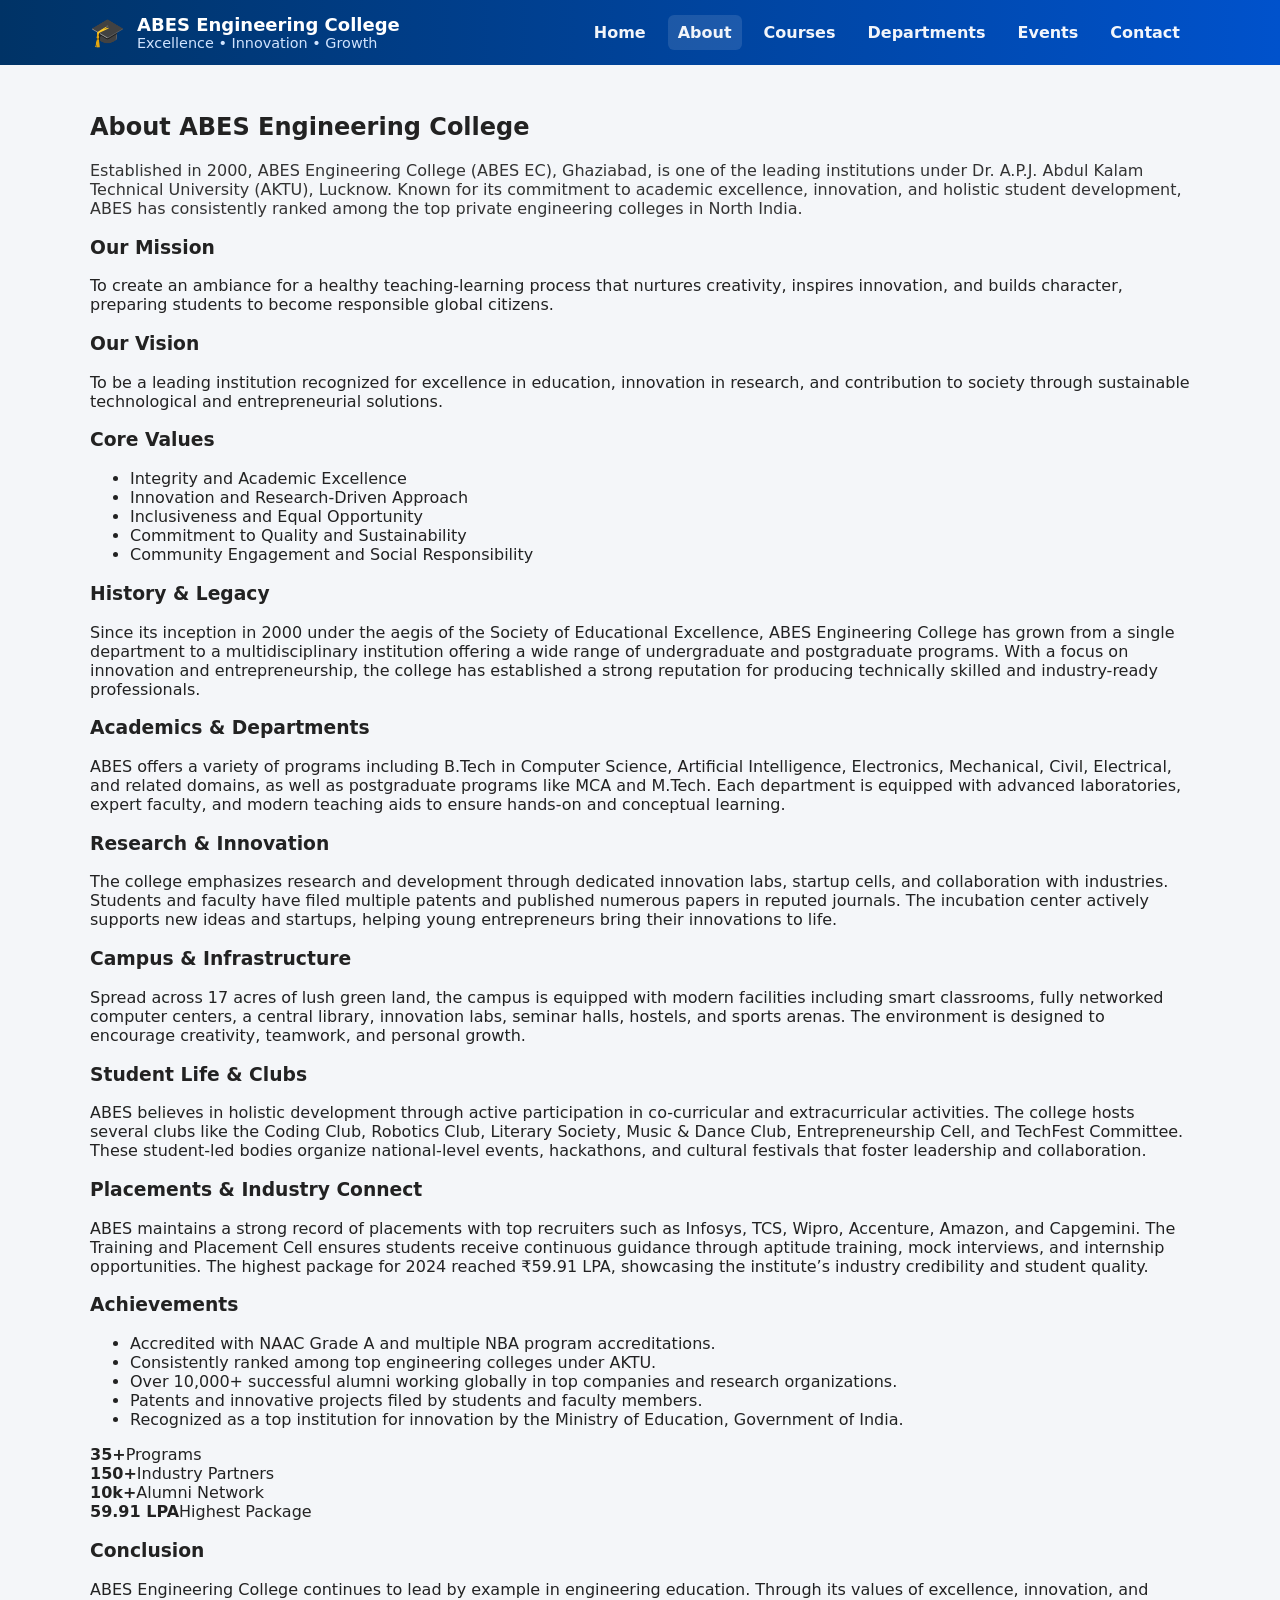
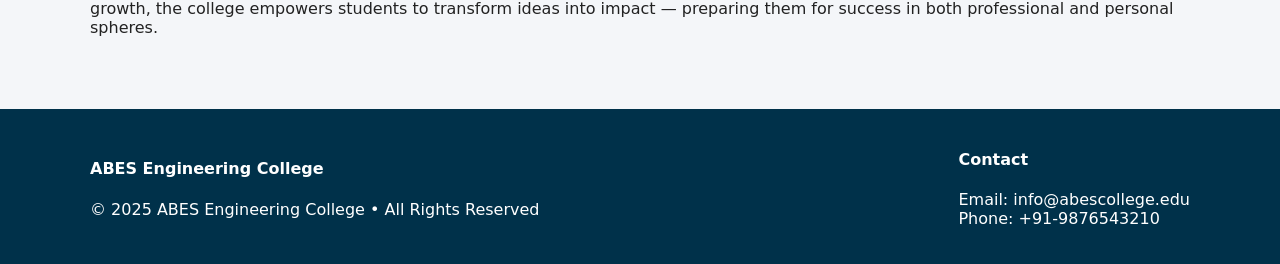
==== commit 818414b0: "updated html" ====
--- a/about.html
+++ b/about.html
@@ -9,65 +9,137 @@
 </head>
 <body>
   <header class="site-header">
-  <div class="container header-inner">
-    <div class="brand">
-      <div class="logo">🎓</div>
-      <div>
-        <h1 class="brand-title">ABES Engineering College</h1>
-        <p class="tagline">Excellence • Innovation • Growth</p>
+    <div class="container header-inner">
+      <div class="brand">
+        <div class="logo">🎓</div>
+        <div>
+          <h1 class="brand-title">ABES Engineering College</h1>
+          <p class="tagline">Excellence • Innovation • Growth</p>
+        </div>
       </div>
+      <button class="menu-toggle" aria-label="Toggle menu">☰</button>
+      <nav class="nav">
+        <a href="index.html" class="nav-link">Home</a>
+        <a href="about.html" class="nav-link active">About</a>
+        <a href="courses.html" class="nav-link">Courses</a>
+        <a href="departments.html" class="nav-link">Departments</a>
+        <a href="events.html" class="nav-link">Events</a>
+        <a href="contact.html" class="nav-link">Contact</a>
+      </nav>
     </div>
-    <button class="menu-toggle" aria-label="Toggle menu">☰</button>
-    <nav class="nav">
-      <a href="index.html" class="nav-link">Home</a>
-      <a href="about.html" class="nav-link active">About</a>
-      <a href="courses.html" class="nav-link">Courses</a>
-      <a href="departments.html" class="nav-link">Departments</a>
-      <a href="events.html" class="nav-link">Events</a>
-      <a href="contact.html" class="nav-link">Contact</a>
-    </nav>
-  </div>
-</header>
-
+  </header>
 
   <main class="container section content">
     <h2>About ABES Engineering College</h2>
-    <p class="lead">Founded in 2000, ABES Engineering College is committed to delivering modern education that blends theory and practice.</p>
+    <p class="lead">
+      Established in 2000, ABES Engineering College (ABES EC), Ghaziabad, is one of the leading institutions under Dr. A.P.J. Abdul Kalam Technical University (AKTU), Lucknow. 
+      Known for its commitment to academic excellence, innovation, and holistic student development, ABES has consistently ranked among the top private engineering colleges in North India.
+    </p>
 
-    <div class="about-grid">
-      <div class="about-card">
-        <h3>Our Mission</h3>
-        <p>To create an ambiance for healthy teaching-learning process</p>
-      </div>
+    <section class="about-section">
+      <h3>Our Mission</h3>
+      <p>
+        To create an ambiance for a healthy teaching-learning process that nurtures creativity, inspires innovation, and builds character, preparing students to become responsible global citizens.
+      </p>
+    </section>
 
-      <div class="about-card">
-        <h3>Our Vision</h3>
-        <p>To be a leading institution recognized for innovation, research and societal impact.</p>
-      </div>
+    <section class="about-section">
+      <h3>Our Vision</h3>
+      <p>
+        To be a leading institution recognized for excellence in education, innovation in research, and contribution to society through sustainable technological and entrepreneurial solutions.
+      </p>
+    </section>
 
-      <div class="about-card">
-        <h3>Core Values</h3>
-        <ul>
-          <li>Integrity & Academic Excellence</li>
-          <li>Innovation & Research</li>
-          <li>Equity & Inclusion</li>
-          <li>Sustainability</li>
-        </ul>
-      </div>
-    </div>
+    <section class="about-section">
+      <h3>Core Values</h3>
+      <ul>
+        <li>Integrity and Academic Excellence</li>
+        <li>Innovation and Research-Driven Approach</li>
+        <li>Inclusiveness and Equal Opportunity</li>
+        <li>Commitment to Quality and Sustainability</li>
+        <li>Community Engagement and Social Responsibility</li>
+      </ul>
+    </section>
+
+    <section class="about-section">
+      <h3>History & Legacy</h3>
+      <p>
+        Since its inception in 2000 under the aegis of the Society of Educational Excellence, ABES Engineering College has grown from a single department to a multidisciplinary institution 
+        offering a wide range of undergraduate and postgraduate programs. With a focus on innovation and entrepreneurship, the college has established a strong reputation for producing 
+        technically skilled and industry-ready professionals.
+      </p>
+    </section>
+
+    <section class="about-section">
+      <h3>Academics & Departments</h3>
+      <p>
+        ABES offers a variety of programs including B.Tech in Computer Science, Artificial Intelligence, Electronics, Mechanical, Civil, Electrical, and related domains, 
+        as well as postgraduate programs like MCA and M.Tech. 
+        Each department is equipped with advanced laboratories, expert faculty, and modern teaching aids to ensure hands-on and conceptual learning.
+      </p>
+    </section>
+
+    <section class="about-section">
+      <h3>Research & Innovation</h3>
+      <p>
+        The college emphasizes research and development through dedicated innovation labs, startup cells, and collaboration with industries. 
+        Students and faculty have filed multiple patents and published numerous papers in reputed journals. The incubation center actively supports new ideas and startups, 
+        helping young entrepreneurs bring their innovations to life.
+      </p>
+    </section>
+
+    <section class="about-section">
+      <h3>Campus & Infrastructure</h3>
+      <p>
+        Spread across 17 acres of lush green land, the campus is equipped with modern facilities including smart classrooms, fully networked computer centers, a central library, 
+        innovation labs, seminar halls, hostels, and sports arenas. The environment is designed to encourage creativity, teamwork, and personal growth.
+      </p>
+    </section>
+
+    <section class="about-section">
+      <h3>Student Life & Clubs</h3>
+      <p>
+        ABES believes in holistic development through active participation in co-curricular and extracurricular activities. 
+        The college hosts several clubs like the Coding Club, Robotics Club, Literary Society, Music & Dance Club, Entrepreneurship Cell, and TechFest Committee. 
+        These student-led bodies organize national-level events, hackathons, and cultural festivals that foster leadership and collaboration.
+      </p>
+    </section>
+
+    <section class="about-section">
+      <h3>Placements & Industry Connect</h3>
+      <p>
+        ABES maintains a strong record of placements with top recruiters such as Infosys, TCS, Wipro, Accenture, Amazon, and Capgemini. 
+        The Training and Placement Cell ensures students receive continuous guidance through aptitude training, mock interviews, and internship opportunities. 
+        The highest package for 2024 reached ₹59.91 LPA, showcasing the institute’s industry credibility and student quality.
+      </p>
+    </section>
+
+    <section class="about-section">
+      <h3>Achievements</h3>
+      <ul>
+        <li>Accredited with NAAC Grade A and multiple NBA program accreditations.</li>
+        <li>Consistently ranked among top engineering colleges under AKTU.</li>
+        <li>Over 10,000+ successful alumni working globally in top companies and research organizations.</li>
+        <li>Patents and innovative projects filed by students and faculty members.</li>
+        <li>Recognized as a top institution for innovation by the Ministry of Education, Government of India.</li>
+      </ul>
+    </section>
 
     <section class="stats">
       <div class="stat"><strong>35+</strong><span>Programs</span></div>
       <div class="stat"><strong>150+</strong><span>Industry Partners</span></div>
       <div class="stat"><strong>10k+</strong><span>Alumni Network</span></div>
+      <div class="stat"><strong>59.91 LPA</strong><span>Highest Package</span></div>
     </section>
 
-    <h3>Achievements</h3>
-    <ul>
-      <li>NAAC Grade A accreditation.</li>
-      <li>Strong placement record; highest package ₹59.91 LPA.</li>
-      <li>Multiple patents by faculty and students.</li>
-    </ul>
+    <section class="about-section">
+      <h3>Conclusion</h3>
+      <p>
+        ABES Engineering College continues to lead by example in engineering education. 
+        Through its values of excellence, innovation, and growth, the college empowers students to transform ideas into impact — 
+        preparing them for success in both professional and personal spheres.
+      </p>
+    </section>
   </main>
 
   <footer class="site-footer">
@@ -84,7 +156,6 @@
   </footer>
 
   <!-- admission modal present on all pages -->
-  <!-- (same markup as index.html) -->
   <div id="admissionModal" class="modal" aria-hidden="true">
     <div class="modal-panel" role="dialog" aria-modal="true" aria-labelledby="admissionTitle">
       <button class="modal-close" id="closeModal" aria-label="Close modal">✕</button>
